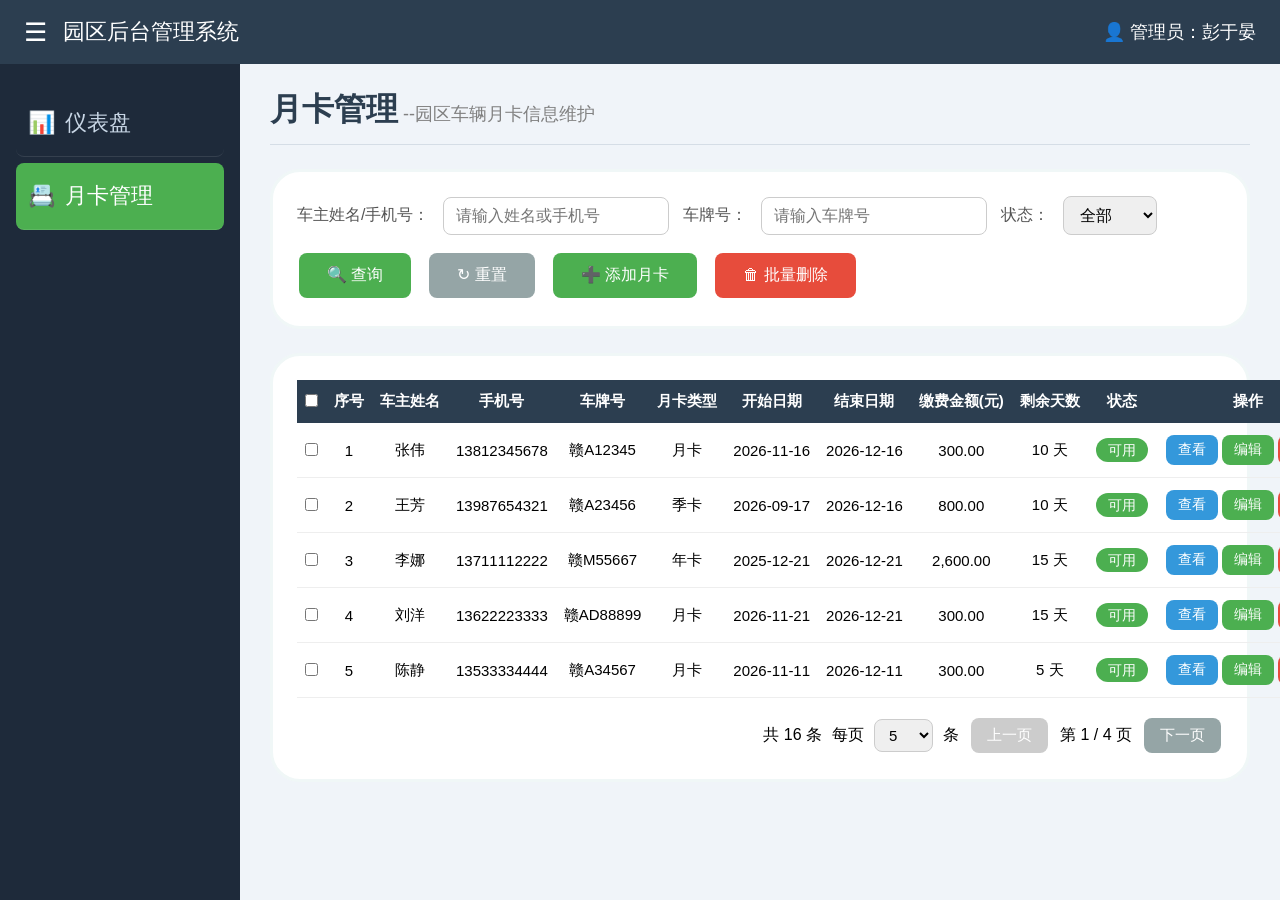
==== monthCard.html @ 105b99cb "Add files via upload" ====
<!DOCTYPE html>
<html lang="zh">
<head>
    <meta charset="UTF-8">
    <meta name="viewport" content="width=device-width, initial-scale=1.0">
    <title>园区后台管理系统-月卡管理</title>
    <link rel="stylesheet" href="./Index.css">
</head>
<script src="test.js"></script>
<body>
    <!-- 顶部导航栏 -->
    <header class="header">
        <button class="toggle-btn" id="toggleBtn">☰</button>
        <span class="title">园区后台管理系统</span>
        <span class="admin">👤 管理员：彭于晏</span>
    </header>

    <div class="wrapper">
        <!-- 左侧侧边导航栏 -->
        <aside class="sidebar">
            <ul>
                <li data-page="Index.html"><span>📊</span><span class="menu-text">仪表盘</span></li>
                <li class="active" data-page="monthCard.html"><span>📇</span><span class="menu-text">月卡管理</span></li>
            </ul>
        </aside>

        <!-- 右侧主内容区 -->
        <main class="main-content">
            <h2>月卡管理<span id="size"> --园区车辆月卡信息维护</span></h2>
            <hr>

            <!-- 查询筛选区域 -->
            <div class="card-box search-card">
                <label>车主姓名/手机号：</label>
                <input type="text" id="searchKeyword" placeholder="请输入姓名或手机号">
                <label>车牌号：</label>
                <input type="text" id="searchPlate" placeholder="请输入车牌号">
                <label>状态：</label>
                <select id="searchStatus">
                    <option value="">全部</option>
                    <option value="0">可用</option>
                    <option value="1">已过期</option>
                </select>
                <button class="button" onclick="doSearch()">🔍 查询</button>
                <button class="button btn-gray" onclick="doReset()">↻ 重置</button>
                <button class="button" onclick="addCard()">➕ 添加月卡</button>
                <button class="button btn-red" onclick="batchDelete()">🗑 批量删除</button>
            </div>

            <!-- 月卡数据表格 -->
            <div class="card-box">
                <table class="data-table">
                    <thead>
                        <tr>
                            <th><input type="checkbox" id="checkAll" onclick="toggleAll(this)"></th>
                            <th>序号</th>
                            <th>车主姓名</th>
                            <th>手机号</th>
                            <th>车牌号</th>
                            <th>月卡类型</th>
                            <th>开始日期</th>
                            <th>结束日期</th>
                            <th>缴费金额(元)</th>
                            <th>剩余天数</th>
                            <th>状态</th>
                            <th>操作</th>
                        </tr>
                    </thead>
                    <tbody id="tableBody">
                        <!-- 表格内容由 renderTable() 动态生成 -->
                    </tbody>
                </table>

                <!-- 分页栏 -->
                <div class="pager">
                    <span id="totalText">共 0 条</span>
                    <label>每页</label>
                    <select id="pageSize" onchange="changePageSize()">
                        <option value="5">5</option>
                        <option value="10">10</option>
                        <option value="20">20</option>
                    </select>
                    <label>条</label>
                    <button class="button btn-sm btn-gray" id="prevBtn" onclick="prevPage()">上一页</button>
                    <span id="pageText">第 1 / 1 页</span>
                    <button class="button btn-sm btn-gray" id="nextBtn" onclick="nextPage()">下一页</button>
                </div>
            </div>
        </main>
    </div>

    <!-- ========== 查看 / 编辑 共用弹窗 ========== -->
    <div class="modal-mask" id="modalMask">
        <div class="modal-dialog">
            <div class="modal-title" id="modalTitle">月卡信息</div>
            <div class="form-grid">
                <div class="form-item">
                    <label>车主姓名 *</label>
                    <input type="text" id="m_ownerName">
                </div>
                <div class="form-item">
                    <label>手机号 *</label>
                    <input type="text" id="m_phone">
                </div>
                <div class="form-item">
                    <label>车牌号 *</label>
                    <input type="text" id="m_plateNo">
                </div>
                <div class="form-item">
                    <label>月卡类型 *</label>
                    <select id="m_cardType">
                        <option value="月卡">月卡</option>
                        <option value="季卡">季卡</option>
                        <option value="年卡">年卡</option>
                    </select>
                </div>
                <div class="form-item">
                    <label>开始日期 *</label>
                    <input type="date" id="m_startDate">
                </div>
                <div class="form-item">
                    <label>结束日期 *</label>
                    <input type="date" id="m_endDate" onchange="calcModalDay()">
                </div>
                <div class="form-item">
                    <label>缴费金额(元) *</label>
                    <input type="number" id="m_payAmount">
                </div>
                <div class="form-item">
                    <label>支付方式 *</label>
                    <select id="m_payType">
                        <option value="微信支付">微信支付</option>
                        <option value="支付宝">支付宝</option>
                        <option value="现金">现金</option>
                    </select>
                </div>
                <div class="form-item">
                    <label>剩余有效天数（自动计算）</label>
                    <input type="text" id="m_remainDay" disabled>
                </div>
                <div class="form-item">
                    <label>月卡状态（自动判断）</label>
                    <input type="text" id="m_status" disabled>
                </div>
            </div>
            <div class="err-msg" id="m_errMsg"></div>
            <div class="modal-footer">
                <button class="button" id="modalSaveBtn" onclick="saveModal()">保存</button>
                <button class="button btn-gray" onclick="closeModal()">关闭</button>
            </div>
        </div>
    </div>

    <script>
        /* ========== 数据源（从 localStorage 读取） ========== */
        var allData = getMonthCards();     // 全部月卡数据
        var viewData = allData.slice();    // 当前筛选后展示的数据
        var currentPage = 1;               // 当前页码
        var pageSize = 5;                  // 每页条数

        var editingId = null;              // 当前弹窗操作的月卡 id

        /* ========== 表格渲染函数（数据驱动视图） ========== */
        function renderTable() {
            var tbody = document.getElementById('tableBody');
            var total = viewData.length;
            var totalPages = Math.ceil(total / pageSize) || 1;  // 没数据时至少 1 页
            if (currentPage > totalPages) currentPage = totalPages;

            // slice 分页截取当前页数据
            var start = (currentPage - 1) * pageSize;
            var pageData = viewData.slice(start, start + pageSize);

            var html = '';
            if (pageData.length === 0) {
                html = '<tr><td colspan="12" style="padding:30px;color:gray;">暂无月卡数据</td></tr>';
            }
            for (var i = 0; i < pageData.length; i++) {
                var c = pageData[i];
                // 状态格式化：0 可用，1 已过期
                var statusTag = c.status === 0
                    ? '<span class="tag-ok">可用</span>'
                    : '<span class="tag-exp">已过期</span>';
                // 剩余天数显示
                var dayText = c.remainDay >= 0 ? c.remainDay + ' 天' : '—';
                html += '<tr>'
                    + '<td><input type="checkbox" class="rowCheck" value="' + c.id + '"></td>'
                    + '<td>' + (start + i + 1) + '</td>'
                    + '<td>' + c.ownerName + '</td>'
                    + '<td>' + c.phone + '</td>'
                    + '<td>' + c.plateNo + '</td>'
                    + '<td>' + c.cardType + '</td>'
                    + '<td>' + c.startDate + '</td>'
                    + '<td>' + c.endDate + '</td>'
                    + '<td>' + formatMoney(c.payAmount) + '</td>'
                    + '<td>' + dayText + '</td>'
                    + '<td>' + statusTag + '</td>'
                    + '<td>'
                    + '<button class="button btn-sm btn-blue" onclick="viewCard(' + c.id + ')">查看</button>'
                    + '<button class="button btn-sm" onclick="editCard(' + c.id + ')">编辑</button>'
                    + '<button class="button btn-sm btn-red" onclick="deleteCard(' + c.id + ')">删除</button>'
                    + '</td>'
                    + '</tr>';
            }
            tbody.innerHTML = html;

            // 更新分页栏信息
            document.getElementById('totalText').innerText = '共 ' + total + ' 条';
            document.getElementById('pageText').innerText = '第 ' + currentPage + ' / ' + totalPages + ' 页';
            document.getElementById('prevBtn').disabled = currentPage <= 1;
            document.getElementById('nextBtn').disabled = currentPage >= totalPages;
            document.getElementById('checkAll').checked = false;
        }

        /* ========== 条件筛选（filter 过滤） ========== */
        function applyFilter(resetPage) {
            var keyword = document.getElementById('searchKeyword').value.trim();
            var plate = document.getElementById('searchPlate').value.trim();
            var status = document.getElementById('searchStatus').value;

            viewData = allData.filter(function (c) {
                var okKeyword = !keyword || c.ownerName.indexOf(keyword) !== -1 || c.phone.indexOf(keyword) !== -1;
                var okPlate = !plate || c.plateNo.indexOf(plate.toUpperCase()) !== -1;
                var okStatus = status === '' || c.status === Number(status);
                return okKeyword && okPlate && okStatus;
            });
            if (resetPage) currentPage = 1;   // 查询后重置到第 1 页
            renderTable();
        }

        /* 查询按钮 */
        function doSearch() {
            applyFilter(true);
        }

        /* 重置按钮：清空输入，恢复全部数据 */
        function doReset() {
            document.getElementById('searchKeyword').value = '';
            document.getElementById('searchPlate').value = '';
            document.getElementById('searchStatus').value = '';
            applyFilter(true);
        }

        /* 添加月卡：跳转到增加月卡页面 */
        function addCard() {
            location.href = 'AddmonthCard.html';
        }

        /* ========== 分页 ========== */
        function prevPage() {
            if (currentPage > 1) {
                currentPage--;
                renderTable();
            }
        }
        function nextPage() {
            var totalPages = Math.ceil(viewData.length / pageSize) || 1;
            if (currentPage < totalPages) {
                currentPage++;
                renderTable();
            }
        }
        function changePageSize() {
            pageSize = Number(document.getElementById('pageSize').value);
            currentPage = 1;
            renderTable();
        }

        /* ========== 复选框全选 / 取消全选 ========== */
        function toggleAll(headBox) {
            var boxes = document.querySelectorAll('.rowCheck');
            for (var i = 0; i < boxes.length; i++) {
                boxes[i].checked = headBox.checked;
            }
        }

        /* 批量删除 */
        function batchDelete() {
            var boxes = document.querySelectorAll('.rowCheck');
            var ids = [];
            for (var i = 0; i < boxes.length; i++) {
                if (boxes[i].checked) ids.push(Number(boxes[i].value));
            }
            if (ids.length === 0) {
                alert('请先勾选要删除的月卡记录！');
                return;
            }
            if (!confirm('确定删除选中的 ' + ids.length + ' 条月卡记录吗？')) return;
            // 根据勾选 id 过滤数组
            allData = allData.filter(function (c) {
                return ids.indexOf(c.id) === -1;
            });
            saveMonthCards(allData);   // 持久化到 localStorage
            applyFilter(false);        // 重新筛选渲染
        }

        /* 单条删除 */
        function deleteCard(id) {
            if (!confirm('确定删除该条月卡记录吗？')) return;
            allData = allData.filter(function (c) {
                return c.id !== id;
            });
            saveMonthCards(allData);
            applyFilter(false);
        }

        /* ========== 弹窗公共逻辑 ========== */
        /* 根据 id 找到月卡对象 */
        function findCard(id) {
            for (var i = 0; i < allData.length; i++) {
                if (allData[i].id === id) return allData[i];
            }
            return null;
        }

        /* 把月卡数据回填到弹窗表单 */
        function fillModal(c) {
            document.getElementById('m_ownerName').value = c.ownerName;
            document.getElementById('m_phone').value = c.phone;
            document.getElementById('m_plateNo').value = c.plateNo;
            document.getElementById('m_cardType').value = c.cardType;
            document.getElementById('m_startDate').value = c.startDate;
            document.getElementById('m_endDate').value = c.endDate;
            document.getElementById('m_payAmount').value = c.payAmount;
            document.getElementById('m_payType').value = c.payType;
            document.getElementById('m_remainDay').value = c.remainDay + ' 天';
            document.getElementById('m_status').value = c.status === 0 ? '可用' : '已过期';
            document.getElementById('m_errMsg').innerText = '';
        }

        /* 设置弹窗里所有表单元素是否只读 */
        function setModalDisabled(fieldIds, disabled) {
            for (var i = 0; i < fieldIds.length; i++) {
                document.getElementById(fieldIds[i]).disabled = disabled;
            }
        }

        /* 弹窗中修改结束日期时，自动计算剩余天数和状态 */
        function calcModalDay() {
            var endDate = document.getElementById('m_endDate').value;
            if (!endDate) return;
            var day = calcRemainDay(endDate);
            document.getElementById('m_remainDay').value = day + ' 天';
            document.getElementById('m_status').value = calcStatus(endDate) === 0 ? '可用' : '已过期';
        }

        /* 查看：全部字段只读，只展示不能修改 */
        function viewCard(id) {
            editingId = id;
            document.getElementById('modalTitle').innerText = '查看月卡信息';
            document.getElementById('modalSaveBtn').style.display = 'none';
            fillModal(findCard(id));
            var allFields = ['m_ownerName', 'm_phone', 'm_plateNo', 'm_cardType', 'm_startDate', 'm_endDate', 'm_payAmount', 'm_payType'];
            setModalDisabled(allFields, true);
            document.getElementById('modalMask').classList.add('show');
        }

        /* 编辑：全部字段都可以修改 */
        function editCard(id) {
            editingId = id;
            document.getElementById('modalTitle').innerText = '编辑月卡';
            document.getElementById('modalSaveBtn').style.display = 'inline-block';
            fillModal(findCard(id));
            var allFields = ['m_ownerName', 'm_phone', 'm_plateNo', 'm_cardType', 'm_startDate', 'm_endDate', 'm_payAmount', 'm_payType'];
            setModalDisabled(allFields, false);
            document.getElementById('modalMask').classList.add('show');
        }

        /* 关闭弹窗 */
        function closeModal() {
            document.getElementById('modalMask').classList.remove('show');
        }

        /* 弹窗保存（编辑） */
        function saveModal() {
            var errMsg = document.getElementById('m_errMsg');
            var ownerName = document.getElementById('m_ownerName').value.trim();
            var phone = document.getElementById('m_phone').value.trim();
            var plateNo = document.getElementById('m_plateNo').value.trim().toUpperCase();
            var cardType = document.getElementById('m_cardType').value;
            var startDate = document.getElementById('m_startDate').value;
            var endDate = document.getElementById('m_endDate').value;
            var payAmount = Number(document.getElementById('m_payAmount').value);
            var payType = document.getElementById('m_payType').value;

            // ---------- 表单校验 ----------
            if (!ownerName) { errMsg.innerText = '车主姓名不能为空！'; return; }
            if (!checkPhone(phone)) { errMsg.innerText = '手机号格式不正确！'; return; }
            if (!checkPlate(plateNo)) { errMsg.innerText = '车牌号格式不正确（如：赣A12345）！'; return; }
            if (!startDate || !endDate) { errMsg.innerText = '开始日期和结束日期不能为空！'; return; }
            if (new Date(endDate) < new Date(startDate)) { errMsg.innerText = '结束日期不能早于开始日期！'; return; }
            if (!(payAmount > 0)) { errMsg.innerText = '缴费金额必须为正数！'; return; }

            // ---------- 更新数据 ----------
            var card = findCard(editingId);
            card.ownerName = ownerName;
            card.phone = phone;
            card.plateNo = plateNo;
            card.cardType = cardType;
            card.startDate = startDate;
            card.endDate = endDate;
            card.payAmount = payAmount;
            card.payType = payType;
            // 自动计算剩余天数、状态
            card.remainDay = calcRemainDay(endDate);
            card.status = calcStatus(endDate);

            saveMonthCards(allData);   // 持久化
            closeModal();
            applyFilter(false);        // 刷新表格
            alert('修改成功！');
        }

        /* 页面加载完成：初始化菜单 + 渲染表格 */
        window.onload = function () {
            initLayout();
            renderTable();
        };
    </script>
</body>
</html>
---- Index.css ----
/* Index.css 公共样式文件（三个页面共用） */
/* 选择器 {CSS属性} */

/*============= 全局公共样式 ============= */
* {
    margin: 0;
    padding: 0;
    box-sizing: border-box;
}
body {
    height: 100vh;
    display: flex;
    flex-direction: column;
    overflow: hidden;
    font-family: sans-serif;
}

/*============= 顶部导航栏 ============= */
.header {
    height: 64px;                /* 内容高度 */
    background: #2c3e50;
    color: #fff;
    padding: 0 24px;             /* 内边距，让内容不贴边 */
    display: flex;               /* 弹性布局，方便对齐内容 */
    align-items: center;
    gap: 16px;
}
/* 折叠菜单按钮 ☰ */
.header .toggle-btn {
    background: none;
    border: none;
    color: #fff;
    font-size: 26px;
    cursor: pointer;
}
.header .title {
    font-size: 22px;
}
.header .admin {
    margin-left: auto;           /* 推到最右边 */
    font-size: 18px;
}

/*========= 主体布局（左侧边栏+右侧内容）=========== */
.wrapper {
    display: flex;               /* 弹性布局，让子元素水平排列 */
    height: calc(100vh - 64px);  /* 视口高度减去头部高度，填满剩余空间 */
}

/* =============左侧边栏============ */
.sidebar {
    width: 240px;                /* 固定宽度 */
    background: #1e2a3a;
    color: #c8d6e5;
    padding: 20px 16px;          /* 内边距，让菜单文字不贴边 */
    overflow-y: auto;            /* 内容过多时滚动 */
    flex-shrink: 0;              /* 防止 flex 压缩侧边栏宽度 */
    transition: width 0.2s;      /* 折叠时宽度变化动画 */
}
.sidebar ul {
    list-style: none;
}
.sidebar li {
    font-size: 22px;
    padding: 18px 12px;
    margin: 6px 0;
    border-bottom: 1px solid rgba(255, 255, 255, 0.1);
    cursor: pointer;
    border-radius: 8px;
    display: flex;
    align-items: center;
    gap: 10px;
}
.sidebar li:hover {
    background: rgba(255, 255, 255, 0.08);
}
/* 菜单选中高亮 */
.sidebar li.active {
    background: #4CAF50;
    color: #fff;
}
/* 折叠状态：侧边栏变窄，只显示 emoji 图标 */
.sidebar.collapsed {
    width: 72px;
}
.sidebar.collapsed .menu-text {
    display: none;
}

/*===========右侧主内容区============ */
.main-content {
    flex: 1;
    padding: 24px 30px;
    overflow-y: auto;
    background: #f0f4f9;
}
.main-content h2 {
    font-size: 32px;
    color: #2c3e50;
}
/* 标题后面的小字说明 */
#size {
    font-size: 18px;
    font-weight: normal;         /* 取消加粗 */
    color: gray;
}
hr {
    margin: 12px 0 24px;
    border: none;
    border-top: 1px solid #d5dde6;
}

/*============= 白色卡片公共样式 ============= */
.card-box {
    background-color: #fff;
    border: 3px solid rgb(240, 247, 247);
    border-radius: 30px;
    padding: 24px;
    margin-bottom: 24px;
}

/*============= 首页统计卡片 ============= */
.stat-row {
    display: flex;
    gap: 24px;
    flex-wrap: wrap;             /* 屏幕窄了自动换行 */
    margin-bottom: 24px;
}
.stat-card {
    flex: 1;
    min-width: 230px;
    background-color: #fff;
    border: 3px solid rgb(240, 247, 247);
    border-radius: 30px;
    padding: 24px;
    display: flex;
    align-items: center;
    gap: 18px;
}
.stat-card .icon {
    font-size: 54px;
}
.stat-card img {
    width: 64px;
    height: 64px;
    border-radius: 14px;
}
.stat-card .num {
    font-size: 38px;
    font-weight: bold;
    color: #2c3e50;
}
.stat-card .label {
    font-size: 18px;
    color: gray;
    margin-top: 4px;
}

/*============= 首页快捷入口 ============= */
.quick-row {
    display: flex;
    gap: 24px;
    flex-wrap: wrap;
    margin-bottom: 24px;
}
.quick-card {
    flex: 1;
    min-width: 200px;
    background-color: #fff;
    border: 3px solid rgb(240, 247, 247);
    border-radius: 30px;
    padding: 28px;
    text-align: center;
    font-size: 22px;
    color: #2c3e50;
    text-decoration: none;       /* 去掉 a 标签下划线 */
    cursor: pointer;
}
.quick-card:hover {
    border-color: #4CAF50;
    color: #4CAF50;
}
.quick-card .qicon {
    font-size: 44px;
    display: block;
    margin-bottom: 8px;
}

/*============= 预留扩展占位容器 ============= */
.placeholder {
    border: 3px dashed #b0bec5;
    border-radius: 30px;
    padding: 46px;
    text-align: center;
    color: #90a4ae;
    font-size: 20px;
}

/*============= 按钮样式 ============= */
.button {
    background-color: #4CAF50;
    border: none;
    color: white;
    padding: 12px 28px;
    text-align: center;
    text-decoration: none;
    display: inline-block;
    font-size: 16px;
    margin: 4px 2px;
    cursor: pointer;
    border-radius: 8px;
}
.button:hover {
    opacity: 0.9;
}
/* 灰色按钮（重置、取消） */
.btn-gray {
    background-color: #95a5a6;
}
/* 红色按钮（删除） */
.btn-red {
    background-color: #e74c3c;
}
/* 蓝色按钮（查看） */
.btn-blue {
    background-color: #3498db;
}
/* 表格里的小按钮 */
.btn-sm {
    padding: 6px 12px;
    font-size: 14px;
    margin: 2px;
}
/* 返回按钮 */
.back-btn {
    margin-bottom: 16px;
}

/*============= 查询筛选区域 ============= */
.search-card {
    display: flex;
    gap: 14px;
    align-items: center;
    flex-wrap: wrap;
}
.search-card label {
    font-size: 16px;
    color: #555;
}
.search-card input,
.search-card select {
    padding: 9px 12px;
    border: 1px solid #ccc;
    border-radius: 8px;
    font-size: 16px;
}

/*============= 数据表格 ============= */
.data-table {
    width: 100%;
    border-collapse: collapse;
    font-size: 15px;
    text-align: center;
}
.data-table th {
    background-color: #2c3e50;
    color: #fff;
    padding: 12px 8px;
    white-space: nowrap;
}
.data-table td {
    padding: 10px 8px;
    border-bottom: 1px solid #eee;
    white-space: nowrap;
}
.data-table tr:hover td {
    background-color: #f5f9ff;    /* 鼠标移上去高亮行 */
}
/* 状态标签：可用（绿）/ 已过期（红） */
.tag-ok {
    color: #fff;
    background-color: #4CAF50;
    padding: 4px 12px;
    border-radius: 12px;
    font-size: 14px;
}
.tag-exp {
    color: #fff;
    background-color: #e74c3c;
    padding: 4px 12px;
    border-radius: 12px;
    font-size: 14px;
}

/*============= 分页栏 ============= */
.pager {
    display: flex;
    justify-content: flex-end;
    align-items: center;
    gap: 10px;
    margin-top: 18px;
    font-size: 16px;
    flex-wrap: wrap;
}
.pager select {
    padding: 6px 10px;
    border: 1px solid #ccc;
    border-radius: 8px;
    font-size: 15px;
}
.pager button {
    padding: 8px 16px;
    font-size: 15px;
}
.pager button:disabled {
    background-color: #ccc;
    cursor: not-allowed;
}

/*============= 弹窗（遮罩+对话框） ============= */
.modal-mask {
    display: none;               /* 默认隐藏 */
    position: fixed;
    left: 0;
    top: 0;
    width: 100%;
    height: 100%;
    background-color: rgba(0, 0, 0, 0.5);   /* 半透明黑色遮罩 */
    z-index: 99;
    justify-content: center;
    align-items: center;
}
/* 加上 show 类时显示弹窗 */
.modal-mask.show {
    display: flex;
}
.modal-dialog {
    background-color: #fff;
    border-radius: 20px;
    width: 660px;
    max-width: 92%;
    max-height: 88vh;
    overflow-y: auto;
    padding: 28px 32px;
}
.modal-title {
    font-size: 24px;
    text-align: center;
    margin-bottom: 20px;
    color: #2c3e50;
}

/*============= 表单样式（弹窗表单 + 增加月卡表单） ============= */
.form-grid {
    display: grid;
    grid-template-columns: 1fr 1fr;   /* 两列布局 */
    gap: 16px 24px;
}
.form-item {
    display: flex;
    flex-direction: column;
}
.form-item.full {
    grid-column: 1 / 3;               /* 占满一整行 */
}
.form-item label {
    font-size: 15px;
    color: #555;
    margin-bottom: 6px;
}
.form-item input,
.form-item select {
    padding: 9px 12px;
    border: 1px solid #ccc;
    border-radius: 8px;
    font-size: 15px;
}
/* 只读输入框：灰底 */
.form-item input:disabled,
.form-item select:disabled {
    background-color: #f2f2f2;
    color: #888;
}
.modal-footer {
    text-align: center;
    margin-top: 24px;
}
/* 表单卡片标题（车辆信息 / 缴费信息） */
.form-card h3 {
    font-size: 20px;
    color: #2c3e50;
    margin-bottom: 18px;
    border-left: 5px solid #4CAF50;
    padding-left: 10px;
}
/* 表单底部按钮区域 */
.form-footer {
    text-align: center;
    margin-top: 24px;
}
/* 校验错误提示文字 */
.err-msg {
    color: #e74c3c;
    font-size: 16px;
    text-align: center;
    margin: 12px 0;
    min-height: 20px;
}
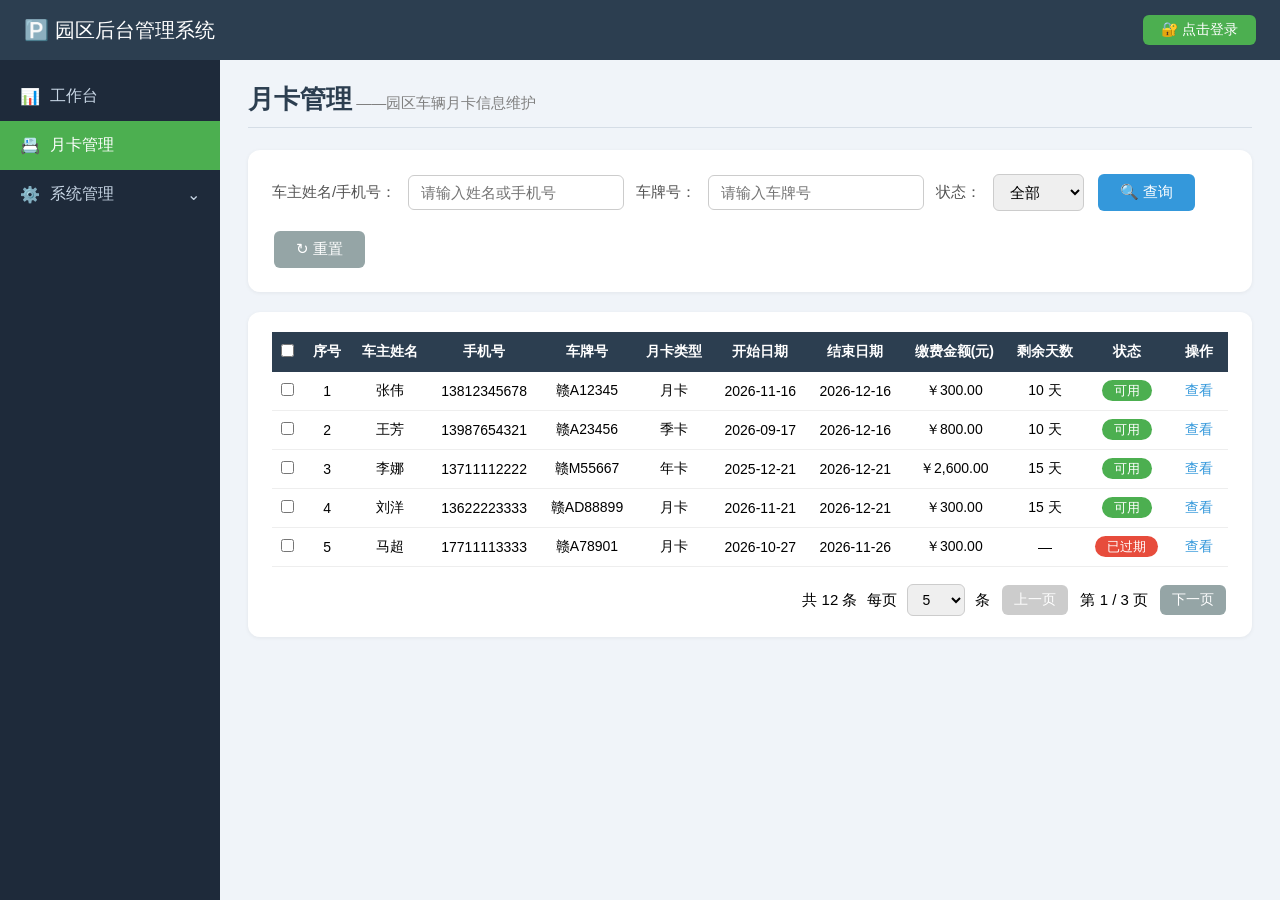
==== commit 06e9e7bd: "Add files via upload" ====
--- a/monthCard.html
+++ b/monthCard.html
@@ -4,29 +4,19 @@
     <meta charset="UTF-8">
     <meta name="viewport" content="width=device-width, initial-scale=1.0">
     <title>园区后台管理系统-月卡管理</title>
-    <link rel="stylesheet" href="./Index.css">
+    <link rel="stylesheet" href="./css/style.css">
 </head>
-<script src="test.js"></script>
 <body>
-    <!-- 顶部导航栏 -->
-    <header class="header">
-        <button class="toggle-btn" id="toggleBtn">☰</button>
-        <span class="title">园区后台管理系统</span>
-        <span class="admin">👤 管理员：彭于晏</span>
-    </header>
+    <!-- 顶部头部：由 common.js 注入 -->
+    <header class="header" id="header"></header>
 
     <div class="wrapper">
-        <!-- 左侧侧边导航栏 -->
-        <aside class="sidebar">
-            <ul>
-                <li data-page="Index.html"><span>📊</span><span class="menu-text">仪表盘</span></li>
-                <li class="active" data-page="monthCard.html"><span>📇</span><span class="menu-text">月卡管理</span></li>
-            </ul>
-        </aside>
+        <!-- 侧边导航栏：由 common.js 注入 -->
+        <aside class="sidebar" id="sidebar"></aside>
 
         <!-- 右侧主内容区 -->
         <main class="main-content">
-            <h2>月卡管理<span id="size"> --园区车辆月卡信息维护</span></h2>
+            <h2 id="pageTitle">月卡管理<span id="size"> ——园区车辆月卡信息维护</span></h2>
             <hr>
 
             <!-- 查询筛选区域 -->
@@ -41,381 +31,100 @@
                     <option value="0">可用</option>
                     <option value="1">已过期</option>
                 </select>
-                <button class="button" onclick="doSearch()">🔍 查询</button>
-                <button class="button btn-gray" onclick="doReset()">↻ 重置</button>
-                <button class="button" onclick="addCard()">➕ 添加月卡</button>
-                <button class="button btn-red" onclick="batchDelete()">🗑 批量删除</button>
+                <button type="button" class="button btn-blue" id="btnSearch">🔍 查询</button>
+                <button type="button" class="button btn-gray" id="btnReset">↻ 重置</button>
+                <!-- 操作按钮：由 JS 根据权限动态渲染 -->
+                <span id="actionButtons"></span>
             </div>
 
-            <!-- 月卡数据表格 -->
+            <!-- 月卡数据表格 + 分页 -->
             <div class="card-box">
-                <table class="data-table">
-                    <thead>
-                        <tr>
-                            <th><input type="checkbox" id="checkAll" onclick="toggleAll(this)"></th>
-                            <th>序号</th>
-                            <th>车主姓名</th>
-                            <th>手机号</th>
-                            <th>车牌号</th>
-                            <th>月卡类型</th>
-                            <th>开始日期</th>
-                            <th>结束日期</th>
-                            <th>缴费金额(元)</th>
-                            <th>剩余天数</th>
-                            <th>状态</th>
-                            <th>操作</th>
-                        </tr>
-                    </thead>
-                    <tbody id="tableBody">
-                        <!-- 表格内容由 renderTable() 动态生成 -->
-                    </tbody>
-                </table>
+                <div class="table-wrap">
+                    <table class="data-table" id="dataTable">
+                        <thead>
+                            <tr>
+                                <th class="col-check"><input type="checkbox" id="checkAll"></th>
+                                <th>序号</th>
+                                <th>车主姓名</th>
+                                <th>手机号</th>
+                                <th>车牌号</th>
+                                <th>月卡类型</th>
+                                <th>开始日期</th>
+                                <th>结束日期</th>
+                                <th>缴费金额(元)</th>
+                                <th>剩余天数</th>
+                                <th>状态</th>
+                                <th>操作</th>
+                            </tr>
+                        </thead>
+                        <tbody id="tbody"><!-- 数据行由 JS 生成 --></tbody>
+                    </table>
+                </div>
 
                 <!-- 分页栏 -->
                 <div class="pager">
-                    <span id="totalText">共 0 条</span>
+                    <span>共 <span id="totalCount">0</span> 条</span>
                     <label>每页</label>
-                    <select id="pageSize" onchange="changePageSize()">
-                        <option value="5">5</option>
+                    <select id="pageSize">
+                        <option value="5" selected>5</option>
                         <option value="10">10</option>
                         <option value="20">20</option>
                     </select>
                     <label>条</label>
-                    <button class="button btn-sm btn-gray" id="prevBtn" onclick="prevPage()">上一页</button>
-                    <span id="pageText">第 1 / 1 页</span>
-                    <button class="button btn-sm btn-gray" id="nextBtn" onclick="nextPage()">下一页</button>
+                    <button type="button" class="button btn-sm btn-gray" id="btnPrev">上一页</button>
+                    <span id="pageInfo">第 1 / 1 页</span>
+                    <button type="button" class="button btn-sm btn-gray" id="btnNext">下一页</button>
                 </div>
             </div>
         </main>
     </div>
 
-    <!-- ========== 查看 / 编辑 共用弹窗 ========== -->
-    <div class="modal-mask" id="modalMask">
+    <!-- ========== 月卡弹窗（查看 / 编辑 / 续费 复用） ========== -->
+    <div class="modal-mask" id="modal">
         <div class="modal-dialog">
             <div class="modal-title" id="modalTitle">月卡信息</div>
-            <div class="form-grid">
-                <div class="form-item">
-                    <label>车主姓名 *</label>
-                    <input type="text" id="m_ownerName">
+            <form id="modalForm">
+                <div class="card-box form-card" style="margin-bottom:16px;">
+                    <h3>车辆信息</h3>
+                    <div class="form-grid">
+                        <div class="form-item"><label>车主姓名</label><input type="text" name="ownerName"></div>
+                        <div class="form-item"><label>手机号</label><input type="text" name="phone" maxlength="11"></div>
+                        <div class="form-item"><label>车牌号</label><input type="text" name="plateNo"></div>
+                        <div class="form-item"><label>月卡类型</label>
+                            <select name="cardType">
+                                <option value="月卡">月卡</option>
+                                <option value="季卡">季卡</option>
+                                <option value="年卡">年卡</option>
+                            </select>
+                        </div>
+                    </div>
                 </div>
-                <div class="form-item">
-                    <label>手机号 *</label>
-                    <input type="text" id="m_phone">
+                <div class="card-box form-card" style="margin-bottom:0;">
+                    <h3>缴费信息</h3>
+                    <div class="form-grid">
+                        <div class="form-item"><label>开始日期</label><input type="date" name="startDate"></div>
+                        <div class="form-item"><label>结束日期</label><input type="date" name="endDate"></div>
+                        <div class="form-item"><label>缴费金额(元)</label><input type="number" name="payAmount" step="0.01" min="0"></div>
+                        <div class="form-item"><label>支付方式</label>
+                            <select name="payType">
+                                <option value="微信支付">微信支付</option>
+                                <option value="支付宝">支付宝</option>
+                                <option value="现金">现金</option>
+                            </select>
+                        </div>
+                        <div class="form-item"><label>剩余有效天数</label><input type="number" name="remainDay" min="0"></div>
+                        <div class="form-item"><label>月卡状态</label><input type="text" name="statusText" disabled></div>
+                    </div>
                 </div>
-                <div class="form-item">
-                    <label>车牌号 *</label>
-                    <input type="text" id="m_plateNo">
-                </div>
-                <div class="form-item">
-                    <label>月卡类型 *</label>
-                    <select id="m_cardType">
-                        <option value="月卡">月卡</option>
-                        <option value="季卡">季卡</option>
-                        <option value="年卡">年卡</option>
-                    </select>
-                </div>
-                <div class="form-item">
-                    <label>开始日期 *</label>
-                    <input type="date" id="m_startDate">
-                </div>
-                <div class="form-item">
-                    <label>结束日期 *</label>
-                    <input type="date" id="m_endDate" onchange="calcModalDay()">
-                </div>
-                <div class="form-item">
-                    <label>缴费金额(元) *</label>
-                    <input type="number" id="m_payAmount">
-                </div>
-                <div class="form-item">
-                    <label>支付方式 *</label>
-                    <select id="m_payType">
-                        <option value="微信支付">微信支付</option>
-                        <option value="支付宝">支付宝</option>
-                        <option value="现金">现金</option>
-                    </select>
-                </div>
-                <div class="form-item">
-                    <label>剩余有效天数（自动计算）</label>
-                    <input type="text" id="m_remainDay" disabled>
-                </div>
-                <div class="form-item">
-                    <label>月卡状态（自动判断）</label>
-                    <input type="text" id="m_status" disabled>
-                </div>
-            </div>
-            <div class="err-msg" id="m_errMsg"></div>
+            </form>
             <div class="modal-footer">
-                <button class="button" id="modalSaveBtn" onclick="saveModal()">保存</button>
-                <button class="button btn-gray" onclick="closeModal()">关闭</button>
+                <button type="button" class="button" id="btnModalSave">✔ 保存</button>
+                <button type="button" class="button btn-gray" id="btnModalClose">关闭</button>
             </div>
         </div>
     </div>
 
-    <script>
-        /* ========== 数据源（从 localStorage 读取） ========== */
-        var allData = getMonthCards();     // 全部月卡数据
-        var viewData = allData.slice();    // 当前筛选后展示的数据
-        var currentPage = 1;               // 当前页码
-        var pageSize = 5;                  // 每页条数
-
-        var editingId = null;              // 当前弹窗操作的月卡 id
-
-        /* ========== 表格渲染函数（数据驱动视图） ========== */
-        function renderTable() {
-            var tbody = document.getElementById('tableBody');
-            var total = viewData.length;
-            var totalPages = Math.ceil(total / pageSize) || 1;  // 没数据时至少 1 页
-            if (currentPage > totalPages) currentPage = totalPages;
-
-            // slice 分页截取当前页数据
-            var start = (currentPage - 1) * pageSize;
-            var pageData = viewData.slice(start, start + pageSize);
-
-            var html = '';
-            if (pageData.length === 0) {
-                html = '<tr><td colspan="12" style="padding:30px;color:gray;">暂无月卡数据</td></tr>';
-            }
-            for (var i = 0; i < pageData.length; i++) {
-                var c = pageData[i];
-                // 状态格式化：0 可用，1 已过期
-                var statusTag = c.status === 0
-                    ? '<span class="tag-ok">可用</span>'
-                    : '<span class="tag-exp">已过期</span>';
-                // 剩余天数显示
-                var dayText = c.remainDay >= 0 ? c.remainDay + ' 天' : '—';
-                html += '<tr>'
-                    + '<td><input type="checkbox" class="rowCheck" value="' + c.id + '"></td>'
-                    + '<td>' + (start + i + 1) + '</td>'
-                    + '<td>' + c.ownerName + '</td>'
-                    + '<td>' + c.phone + '</td>'
-                    + '<td>' + c.plateNo + '</td>'
-                    + '<td>' + c.cardType + '</td>'
-                    + '<td>' + c.startDate + '</td>'
-                    + '<td>' + c.endDate + '</td>'
-                    + '<td>' + formatMoney(c.payAmount) + '</td>'
-                    + '<td>' + dayText + '</td>'
-                    + '<td>' + statusTag + '</td>'
-                    + '<td>'
-                    + '<button class="button btn-sm btn-blue" onclick="viewCard(' + c.id + ')">查看</button>'
-                    + '<button class="button btn-sm" onclick="editCard(' + c.id + ')">编辑</button>'
-                    + '<button class="button btn-sm btn-red" onclick="deleteCard(' + c.id + ')">删除</button>'
-                    + '</td>'
-                    + '</tr>';
-            }
-            tbody.innerHTML = html;
-
-            // 更新分页栏信息
-            document.getElementById('totalText').innerText = '共 ' + total + ' 条';
-            document.getElementById('pageText').innerText = '第 ' + currentPage + ' / ' + totalPages + ' 页';
-            document.getElementById('prevBtn').disabled = currentPage <= 1;
-            document.getElementById('nextBtn').disabled = currentPage >= totalPages;
-            document.getElementById('checkAll').checked = false;
-        }
-
-        /* ========== 条件筛选（filter 过滤） ========== */
-        function applyFilter(resetPage) {
-            var keyword = document.getElementById('searchKeyword').value.trim();
-            var plate = document.getElementById('searchPlate').value.trim();
-            var status = document.getElementById('searchStatus').value;
-
-            viewData = allData.filter(function (c) {
-                var okKeyword = !keyword || c.ownerName.indexOf(keyword) !== -1 || c.phone.indexOf(keyword) !== -1;
-                var okPlate = !plate || c.plateNo.indexOf(plate.toUpperCase()) !== -1;
-                var okStatus = status === '' || c.status === Number(status);
-                return okKeyword && okPlate && okStatus;
-            });
-            if (resetPage) currentPage = 1;   // 查询后重置到第 1 页
-            renderTable();
-        }
-
-        /* 查询按钮 */
-        function doSearch() {
-            applyFilter(true);
-        }
-
-        /* 重置按钮：清空输入，恢复全部数据 */
-        function doReset() {
-            document.getElementById('searchKeyword').value = '';
-            document.getElementById('searchPlate').value = '';
-            document.getElementById('searchStatus').value = '';
-            applyFilter(true);
-        }
-
-        /* 添加月卡：跳转到增加月卡页面 */
-        function addCard() {
-            location.href = 'AddmonthCard.html';
-        }
-
-        /* ========== 分页 ========== */
-        function prevPage() {
-            if (currentPage > 1) {
-                currentPage--;
-                renderTable();
-            }
-        }
-        function nextPage() {
-            var totalPages = Math.ceil(viewData.length / pageSize) || 1;
-            if (currentPage < totalPages) {
-                currentPage++;
-                renderTable();
-            }
-        }
-        function changePageSize() {
-            pageSize = Number(document.getElementById('pageSize').value);
-            currentPage = 1;
-            renderTable();
-        }
-
-        /* ========== 复选框全选 / 取消全选 ========== */
-        function toggleAll(headBox) {
-            var boxes = document.querySelectorAll('.rowCheck');
-            for (var i = 0; i < boxes.length; i++) {
-                boxes[i].checked = headBox.checked;
-            }
-        }
-
-        /* 批量删除 */
-        function batchDelete() {
-            var boxes = document.querySelectorAll('.rowCheck');
-            var ids = [];
-            for (var i = 0; i < boxes.length; i++) {
-                if (boxes[i].checked) ids.push(Number(boxes[i].value));
-            }
-            if (ids.length === 0) {
-                alert('请先勾选要删除的月卡记录！');
-                return;
-            }
-            if (!confirm('确定删除选中的 ' + ids.length + ' 条月卡记录吗？')) return;
-            // 根据勾选 id 过滤数组
-            allData = allData.filter(function (c) {
-                return ids.indexOf(c.id) === -1;
-            });
-            saveMonthCards(allData);   // 持久化到 localStorage
-            applyFilter(false);        // 重新筛选渲染
-        }
-
-        /* 单条删除 */
-        function deleteCard(id) {
-            if (!confirm('确定删除该条月卡记录吗？')) return;
-            allData = allData.filter(function (c) {
-                return c.id !== id;
-            });
-            saveMonthCards(allData);
-            applyFilter(false);
-        }
-
-        /* ========== 弹窗公共逻辑 ========== */
-        /* 根据 id 找到月卡对象 */
-        function findCard(id) {
-            for (var i = 0; i < allData.length; i++) {
-                if (allData[i].id === id) return allData[i];
-            }
-            return null;
-        }
-
-        /* 把月卡数据回填到弹窗表单 */
-        function fillModal(c) {
-            document.getElementById('m_ownerName').value = c.ownerName;
-            document.getElementById('m_phone').value = c.phone;
-            document.getElementById('m_plateNo').value = c.plateNo;
-            document.getElementById('m_cardType').value = c.cardType;
-            document.getElementById('m_startDate').value = c.startDate;
-            document.getElementById('m_endDate').value = c.endDate;
-            document.getElementById('m_payAmount').value = c.payAmount;
-            document.getElementById('m_payType').value = c.payType;
-            document.getElementById('m_remainDay').value = c.remainDay + ' 天';
-            document.getElementById('m_status').value = c.status === 0 ? '可用' : '已过期';
-            document.getElementById('m_errMsg').innerText = '';
-        }
-
-        /* 设置弹窗里所有表单元素是否只读 */
-        function setModalDisabled(fieldIds, disabled) {
-            for (var i = 0; i < fieldIds.length; i++) {
-                document.getElementById(fieldIds[i]).disabled = disabled;
-            }
-        }
-
-        /* 弹窗中修改结束日期时，自动计算剩余天数和状态 */
-        function calcModalDay() {
-            var endDate = document.getElementById('m_endDate').value;
-            if (!endDate) return;
-            var day = calcRemainDay(endDate);
-            document.getElementById('m_remainDay').value = day + ' 天';
-            document.getElementById('m_status').value = calcStatus(endDate) === 0 ? '可用' : '已过期';
-        }
-
-        /* 查看：全部字段只读，只展示不能修改 */
-        function viewCard(id) {
-            editingId = id;
-            document.getElementById('modalTitle').innerText = '查看月卡信息';
-            document.getElementById('modalSaveBtn').style.display = 'none';
-            fillModal(findCard(id));
-            var allFields = ['m_ownerName', 'm_phone', 'm_plateNo', 'm_cardType', 'm_startDate', 'm_endDate', 'm_payAmount', 'm_payType'];
-            setModalDisabled(allFields, true);
-            document.getElementById('modalMask').classList.add('show');
-        }
-
-        /* 编辑：全部字段都可以修改 */
-        function editCard(id) {
-            editingId = id;
-            document.getElementById('modalTitle').innerText = '编辑月卡';
-            document.getElementById('modalSaveBtn').style.display = 'inline-block';
-            fillModal(findCard(id));
-            var allFields = ['m_ownerName', 'm_phone', 'm_plateNo', 'm_cardType', 'm_startDate', 'm_endDate', 'm_payAmount', 'm_payType'];
-            setModalDisabled(allFields, false);
-            document.getElementById('modalMask').classList.add('show');
-        }
-
-        /* 关闭弹窗 */
-        function closeModal() {
-            document.getElementById('modalMask').classList.remove('show');
-        }
-
-        /* 弹窗保存（编辑） */
-        function saveModal() {
-            var errMsg = document.getElementById('m_errMsg');
-            var ownerName = document.getElementById('m_ownerName').value.trim();
-            var phone = document.getElementById('m_phone').value.trim();
-            var plateNo = document.getElementById('m_plateNo').value.trim().toUpperCase();
-            var cardType = document.getElementById('m_cardType').value;
-            var startDate = document.getElementById('m_startDate').value;
-            var endDate = document.getElementById('m_endDate').value;
-            var payAmount = Number(document.getElementById('m_payAmount').value);
-            var payType = document.getElementById('m_payType').value;
-
-            // ---------- 表单校验 ----------
-            if (!ownerName) { errMsg.innerText = '车主姓名不能为空！'; return; }
-            if (!checkPhone(phone)) { errMsg.innerText = '手机号格式不正确！'; return; }
-            if (!checkPlate(plateNo)) { errMsg.innerText = '车牌号格式不正确（如：赣A12345）！'; return; }
-            if (!startDate || !endDate) { errMsg.innerText = '开始日期和结束日期不能为空！'; return; }
-            if (new Date(endDate) < new Date(startDate)) { errMsg.innerText = '结束日期不能早于开始日期！'; return; }
-            if (!(payAmount > 0)) { errMsg.innerText = '缴费金额必须为正数！'; return; }
-
-            // ---------- 更新数据 ----------
-            var card = findCard(editingId);
-            card.ownerName = ownerName;
-            card.phone = phone;
-            card.plateNo = plateNo;
-            card.cardType = cardType;
-            card.startDate = startDate;
-            card.endDate = endDate;
-            card.payAmount = payAmount;
-            card.payType = payType;
-            // 自动计算剩余天数、状态
-            card.remainDay = calcRemainDay(endDate);
-            card.status = calcStatus(endDate);
-
-            saveMonthCards(allData);   // 持久化
-            closeModal();
-            applyFilter(false);        // 刷新表格
-            alert('修改成功！');
-        }
-
-        /* 页面加载完成：初始化菜单 + 渲染表格 */
-        window.onload = function () {
-            initLayout();
-            renderTable();
-        };
-    </script>
+    <script src="./js/common.js"></script>
+    <script src="./js/monthCard.js"></script>
 </body>
 </html>
--- a/css/style.css
+++ b/css/style.css
@@ -0,0 +1,357 @@
+/* ============================================================
+   style.css —— 园区后台管理系统 公共样式（全页面共用）
+   包含：全局重置、顶部头部(含登录状态)、侧边导航(折叠/高亮)、
+        内容区、卡片、按钮、查询区、数据表格、分页、弹窗、表单、
+        登录页、计费规则提示、权限控制
+   ============================================================ */
+
+/* ========== 全局重置 ========== */
+* { margin: 0; padding: 0; box-sizing: border-box; }
+body {
+    height: 100vh;
+    display: flex;
+    flex-direction: column;
+    overflow: hidden;
+    font-family: "Microsoft YaHei", sans-serif;
+}
+
+/* ========== 顶部头部 ========== */
+.header {
+    height: 60px;
+    background: #2c3e50;
+    color: #fff;
+    padding: 0 24px;
+    display: flex;
+    align-items: center;
+}
+.header .title { font-size: 20px; }
+.header .admin {
+    margin-left: auto;
+    font-size: 16px;
+    display: flex;
+    align-items: center;
+    gap: 10px;
+}
+.header .btn-login {
+    color: #fff;
+    text-decoration: none;
+    background: #4CAF50;
+    padding: 6px 18px;
+    border-radius: 6px;
+    font-size: 14px;
+}
+.header .btn-login:hover { opacity: .9; }
+.header .btn-logout {
+    background: #e74c3c;
+    border: none;
+    color: #fff;
+    padding: 5px 14px;
+    border-radius: 6px;
+    font-size: 13px;
+    cursor: pointer;
+}
+.header .btn-logout:hover { opacity: .85; }
+
+/* ========== 主体布局 ========== */
+.wrapper { display: flex; flex: 1; height: calc(100vh - 60px); }
+
+/* ========== 左侧侧边导航栏 ========== */
+.sidebar {
+    width: 220px;
+    flex-shrink: 0;
+    background: #1e2a3a;
+    color: #c8d6e5;
+    padding: 12px 0;
+    overflow-y: auto;
+}
+.sidebar ul { list-style: none; }
+.sidebar a, .menu-title {
+    display: flex;
+    align-items: center;
+    gap: 10px;
+    padding: 14px 20px;
+    font-size: 16px;
+    color: #c8d6e5;
+    text-decoration: none;
+    cursor: pointer;
+    user-select: none;
+}
+.sidebar a:hover, .menu-title:hover { background: rgba(255, 255, 255, 0.08); }
+.menu-title .arrow { margin-left: auto; transition: transform .2s; }
+.sub-menu { display: none; }
+.menu-group.open .sub-menu { display: block; }
+.menu-group.open .arrow { transform: rotate(180deg); }
+.sub-menu a { padding: 11px 20px 11px 46px; font-size: 15px; }
+.sidebar a.active { background: #4CAF50; color: #fff; }
+
+/* ========== 右侧主内容区 ========== */
+.main-content {
+    flex: 1;
+    padding: 22px 28px;
+    overflow-y: auto;
+    background: #f0f4f9;
+}
+.main-content h2 { font-size: 26px; color: #2c3e50; }
+#size { font-size: 15px; font-weight: normal; color: gray; }
+hr { margin: 10px 0 22px; border: none; border-top: 1px solid #d5dde6; }
+
+/* ========== 白色卡片容器 ========== */
+.card-box {
+    background: #fff;
+    border-radius: 12px;
+    padding: 20px 24px;
+    margin-bottom: 20px;
+    box-shadow: 0 1px 4px rgba(0, 0, 0, .06);
+}
+
+/* ========== 首页统计卡片 ========== */
+.stat-row { display: flex; gap: 20px; flex-wrap: wrap; margin-bottom: 20px; }
+.stat-card {
+    flex: 1;
+    min-width: 220px;
+    background: #fff;
+    border-radius: 12px;
+    padding: 22px;
+    display: flex;
+    align-items: center;
+    gap: 16px;
+    box-shadow: 0 1px 4px rgba(0, 0, 0, .06);
+}
+.stat-card .icon { font-size: 46px; }
+.stat-card .num { font-size: 32px; font-weight: bold; color: #2c3e50; }
+.stat-card .label { font-size: 15px; color: gray; margin-top: 4px; }
+
+/* ========== 首页快捷入口 ========== */
+.quick-row { display: flex; gap: 20px; flex-wrap: wrap; margin-bottom: 20px; }
+.quick-card {
+    flex: 1;
+    min-width: 180px;
+    background: #fff;
+    border-radius: 12px;
+    padding: 26px;
+    text-align: center;
+    font-size: 18px;
+    color: #2c3e50;
+    text-decoration: none;
+    box-shadow: 0 1px 4px rgba(0, 0, 0, .06);
+}
+.quick-card:hover { color: #4CAF50; }
+.quick-card .qicon { font-size: 38px; display: block; margin-bottom: 8px; }
+
+/* ========== 预留扩展占位容器 ========== */
+.placeholder {
+    border: 2px dashed #b0bec5;
+    border-radius: 12px;
+    padding: 44px;
+    text-align: center;
+    color: #90a4ae;
+    font-size: 17px;
+}
+
+/* ========== 按钮 ========== */
+.button {
+    background: #4CAF50;
+    border: none;
+    color: #fff;
+    padding: 9px 22px;
+    text-align: center;
+    text-decoration: none;
+    display: inline-block;
+    font-size: 15px;
+    margin: 4px 2px;
+    border-radius: 6px;
+    cursor: pointer;
+}
+.button:hover { opacity: .9; }
+.btn-gray { background: #95a5a6; }
+.btn-red  { background: #e74c3c; }
+.btn-blue { background: #3498db; }
+.btn-sm  { padding: 6px 12px; font-size: 14px; margin: 2px; }
+.back-btn { margin-bottom: 14px; }
+
+/* ========== 查询筛选区 ========== */
+.search-card { display: flex; gap: 12px; align-items: center; flex-wrap: wrap; }
+.search-card label { font-size: 15px; color: #555; }
+.search-card input, .search-card select {
+    padding: 8px 12px;
+    border: 1px solid #ccc;
+    border-radius: 6px;
+    font-size: 15px;
+}
+
+/* ========== 数据表格 ========== */
+.table-wrap { overflow-x: auto; }
+.data-table { width: 100%; border-collapse: collapse; font-size: 14px; text-align: center; }
+.data-table th {
+    background: #2c3e50;
+    color: #fff;
+    padding: 11px 8px;
+    white-space: nowrap;
+}
+.data-table td { padding: 10px 8px; border-bottom: 1px solid #eee; white-space: nowrap; }
+.data-table tr:hover td { background: #f5f9ff; }
+.data-table .empty { color: #999; padding: 30px; }
+.tag-ok, .tag-exp { color: #fff; padding: 3px 12px; border-radius: 12px; font-size: 13px; }
+.tag-ok  { background: #4CAF50; }
+.tag-exp { background: #e74c3c; }
+.op-btn { color: #3498db; cursor: pointer; text-decoration: none; margin: 0 5px; font-size: 14px; }
+.op-btn:hover { text-decoration: underline; }
+.op-btn.op-del { color: #e74c3c; }
+
+/* ========== 分页栏 ========== */
+.pager {
+    display: flex;
+    justify-content: flex-end;
+    align-items: center;
+    gap: 10px;
+    margin-top: 16px;
+    font-size: 15px;
+    flex-wrap: wrap;
+}
+.pager select { padding: 6px 10px; border: 1px solid #ccc; border-radius: 6px; font-size: 14px; }
+.pager button:disabled { background: #ccc; cursor: not-allowed; }
+
+/* ========== 弹窗 ========== */
+.modal-mask {
+    display: none;
+    position: fixed;
+    inset: 0;
+    background: rgba(0, 0, 0, .5);
+    z-index: 99;
+    justify-content: center;
+    align-items: center;
+}
+.modal-mask.show { display: flex; }
+.modal-dialog {
+    background: #fff;
+    border-radius: 14px;
+    width: 680px;
+    max-width: 94%;
+    max-height: 88vh;
+    overflow-y: auto;
+    padding: 26px 32px;
+}
+.modal-title { font-size: 22px; text-align: center; margin-bottom: 20px; color: #2c3e50; }
+.modal-footer { text-align: center; margin-top: 22px; }
+
+/* ========== 表单 ========== */
+.form-grid { display: grid; grid-template-columns: 1fr 1fr; gap: 14px 24px; }
+.form-item { display: flex; flex-direction: column; }
+.form-item label { font-size: 14px; color: #555; margin-bottom: 6px; }
+.form-item input, .form-item select {
+    padding: 8px 12px;
+    border: 1px solid #ccc;
+    border-radius: 6px;
+    font-size: 14px;
+}
+.form-item input:disabled, .form-item select:disabled { background: #f2f2f2; color: #888; }
+.form-card h3 {
+    font-size: 18px;
+    color: #2c3e50;
+    margin-bottom: 16px;
+    border-left: 5px solid #4CAF50;
+    padding-left: 10px;
+}
+.form-tip { color: #e74c3c; text-align: center; font-size: 15px; min-height: 22px; margin-top: 10px; }
+.form-footer { text-align: center; margin-top: 18px; }
+
+/* ========== 计费规则提示框 ========== */
+.billing-rules {
+    background: #eaf6ff;
+    border: 1px solid #b3d9f2;
+    border-radius: 10px;
+    padding: 16px 22px;
+    margin-bottom: 20px;
+}
+.billing-rules h3 {
+    font-size: 16px;
+    color: #2c3e50;
+    margin-bottom: 10px;
+}
+.billing-rules table { width: 100%; border-collapse: collapse; font-size: 14px; }
+.billing-rules th { background: #d6eaff; padding: 8px; text-align: center; border-radius: 4px; }
+.billing-rules td { padding: 7px 8px; text-align: center; border-bottom: 1px solid #d6eaff; }
+.billing-rules .highlight { color: #e67e22; font-weight: bold; }
+.billing-hint {
+    color: #2980b9;
+    font-size: 14px;
+    margin-top: 8px;
+    padding: 6px 12px;
+    background: #eaf6ff;
+    border-radius: 6px;
+}
+
+/* ========== 登录/注册页 ========== */
+.login-page {
+    display: flex;
+    justify-content: center;
+    align-items: center;
+    min-height: 100vh;
+    background: linear-gradient(135deg, #1e2a3a, #2c3e50);
+}
+.login-box {
+    background: #fff;
+    border-radius: 16px;
+    padding: 40px;
+    width: 420px;
+    max-width: 92%;
+    box-shadow: 0 8px 32px rgba(0, 0, 0, .3);
+}
+.login-box h2 { text-align: center; margin-bottom: 24px; color: #2c3e50; }
+/* 标签栏切换 */
+.login-tabs {
+    display: flex;
+    gap: 0;
+    margin-bottom: 24px;
+    border-bottom: 2px solid #eee;
+}
+.login-tab {
+    flex: 1;
+    text-align: center;
+    padding: 12px;
+    cursor: pointer;
+    font-size: 16px;
+    color: #888;
+    border-bottom: 3px solid transparent;
+    transition: all .2s;
+}
+.login-tab.active {
+    color: #4CAF50;
+    border-bottom-color: #4CAF50;
+    font-weight: bold;
+}
+.login-field { margin-bottom: 16px; }
+.login-field label { display: block; font-size: 14px; color: #555; margin-bottom: 6px; }
+.login-field input {
+    width: 100%;
+    padding: 10px 14px;
+    border: 1px solid #ccc;
+    border-radius: 8px;
+    font-size: 15px;
+}
+.login-field input:focus { border-color: #4CAF50; outline: none; }
+.login-btn {
+    width: 100%;
+    padding: 12px;
+    font-size: 17px;
+    margin-top: 8px;
+}
+.login-tip { color: #e74c3c; text-align: center; font-size: 14px; min-height: 20px; margin-top: 10px; }
+.login-switch { text-align: center; margin-top: 16px; font-size: 14px; color: #888; }
+.login-switch a { color: #4CAF50; cursor: pointer; text-decoration: none; }
+.login-hint { text-align: center; margin-top: 14px; font-size: 13px; color: #999; }
+
+/* ========== 权限控制：隐藏不需要的元素 ========== */
+.hide { display: none !important; }
+/* 车主模式隐藏复选框列（非管理员不能批量删除） */
+.data-table.no-select .col-check { display: none; }
+
+/* ========== 用户门户（首页车主视图） ========== */
+.user-portal { margin-bottom: 20px; }
+.user-portal .portal-card {
+    background: #fff;
+    border-radius: 12px;
+    padding: 22px;
+    box-shadow: 0 1px 4px rgba(0, 0, 0, .06);
+}
+.user-portal .portal-title { font-size: 18px; color: #2c3e50; margin-bottom: 14px; }
